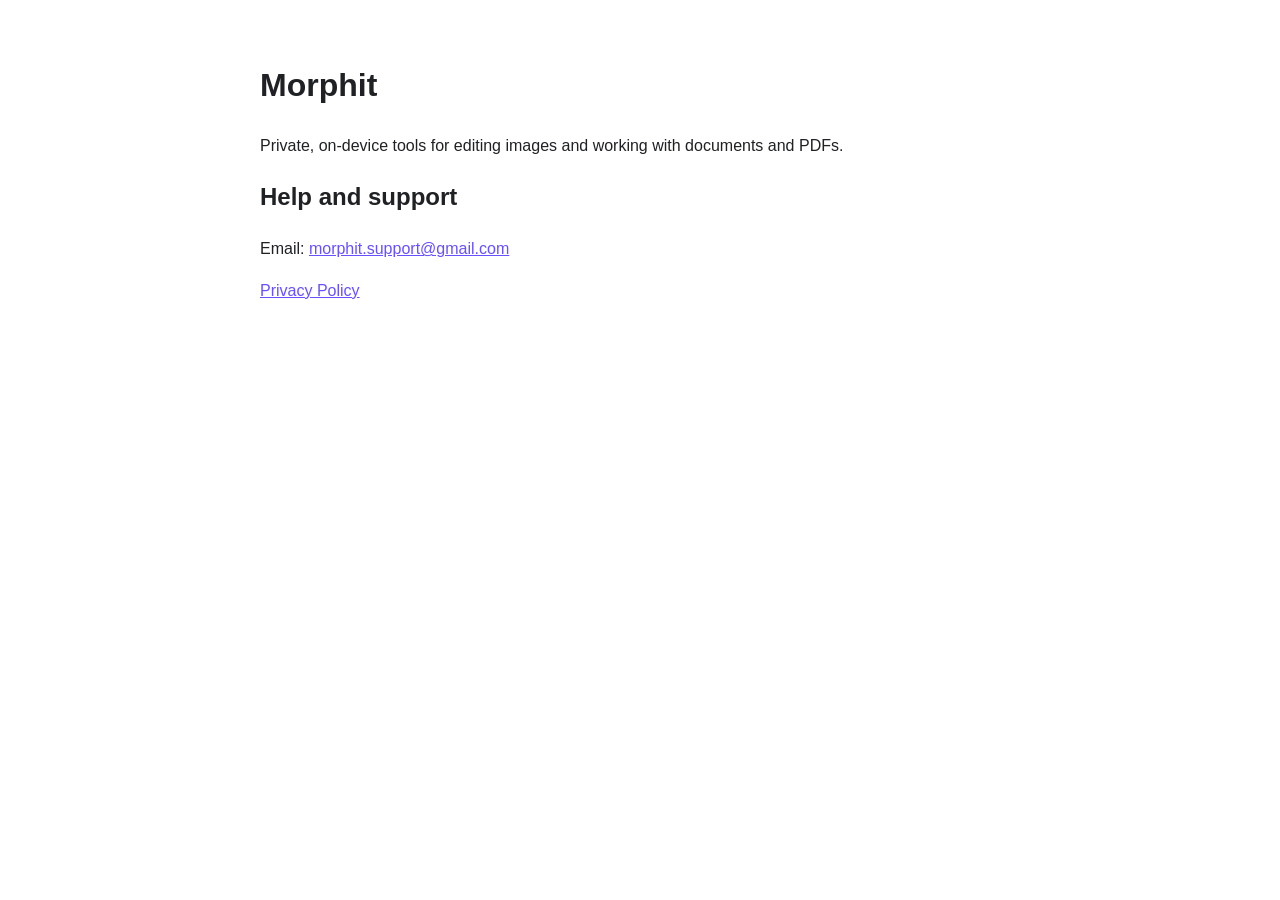
==== index.html @ 70bfd9b9 "Create index.html" ====
<!DOCTYPE html>
<html lang="en">
<head>
    <meta charset="UTF-8">
    <meta name="viewport" content="width=device-width, initial-scale=1">
    <title>Morphit Support</title>
    <style>
        body {
            max-width: 760px;
            margin: 60px auto;
            padding: 0 24px;
            font-family: -apple-system, BlinkMacSystemFont, sans-serif;
            line-height: 1.6;
            color: #202124;
        }
        a { color: #6750ff; }
    </style>
</head>
<body>
    <h1>Morphit</h1>
    <p>Private, on-device tools for editing images and working with documents and PDFs.</p>

    <h2>Help and support</h2>
    <p>Email: <a href="mailto:morphit.support@gmail.com">morphit.support@gmail.com</a></p>

    <p><a href="privacy.html">Privacy Policy</a></p>
</body>
</html>
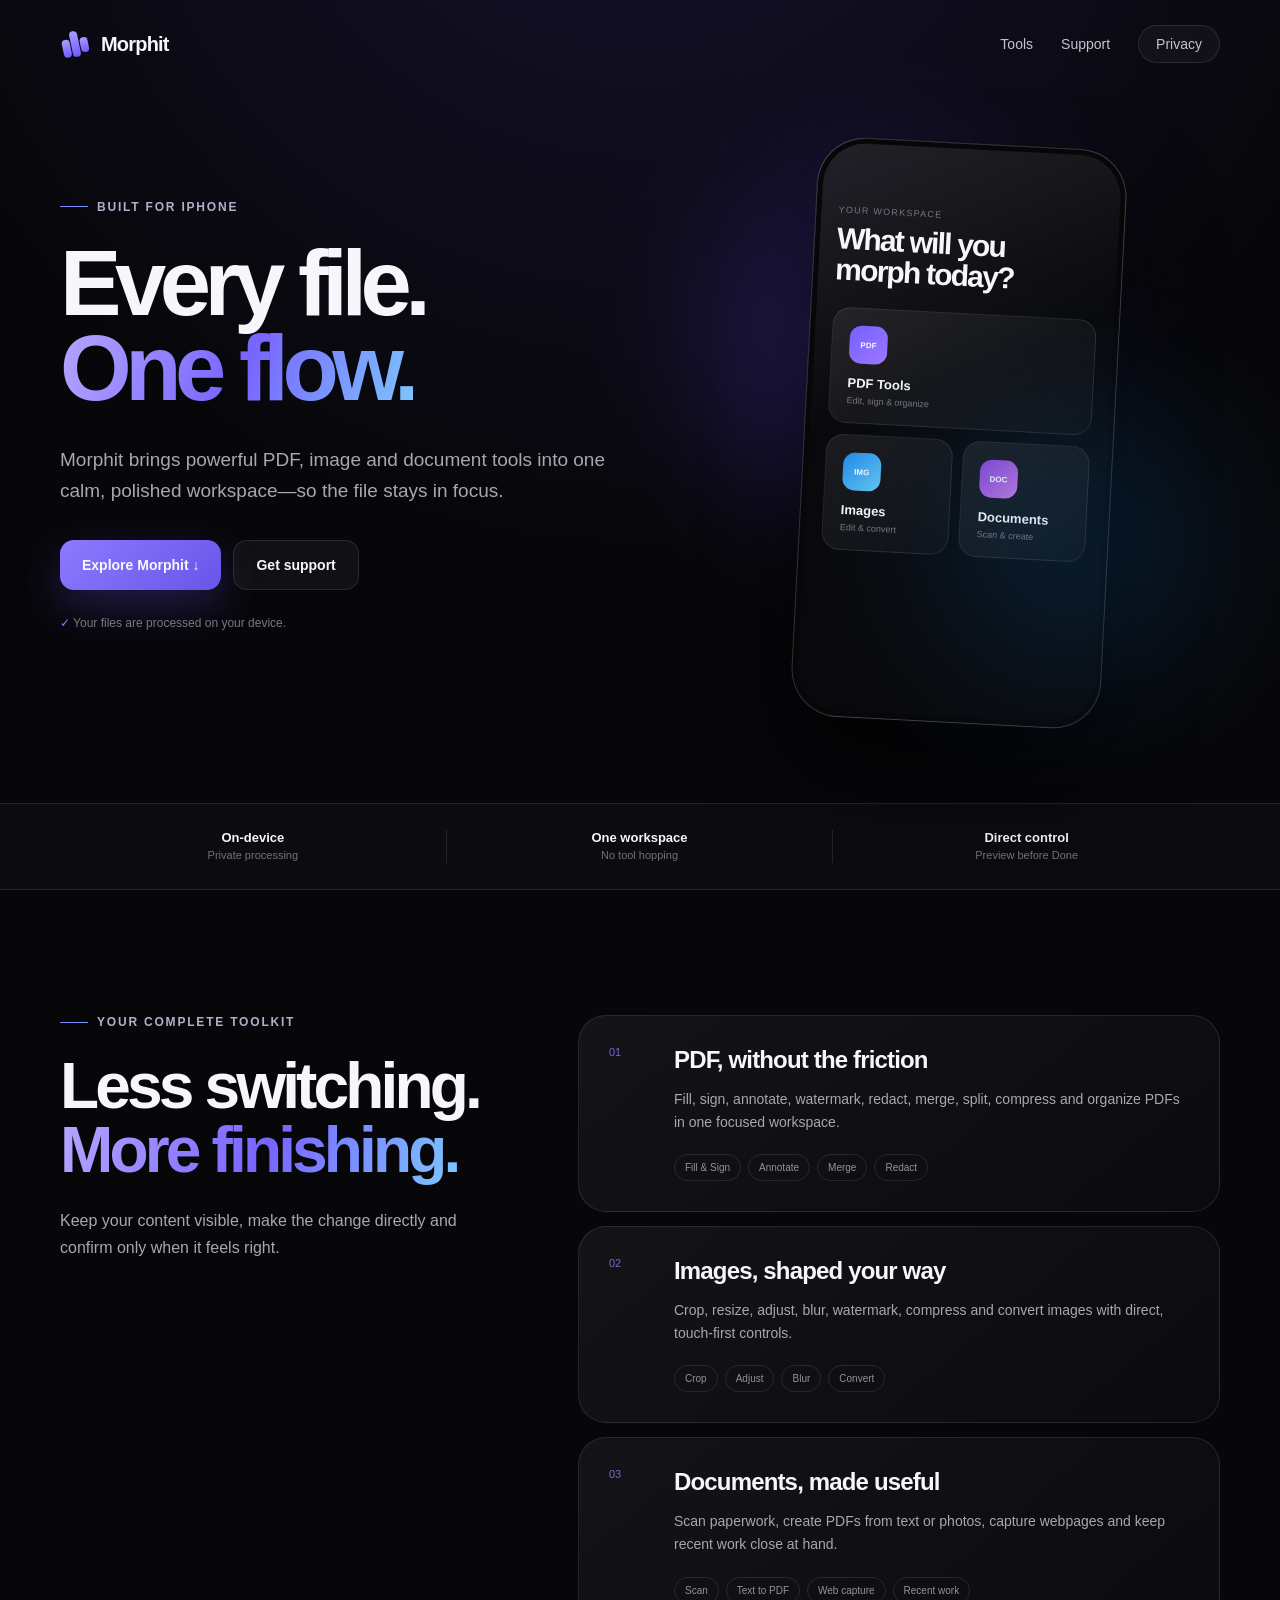
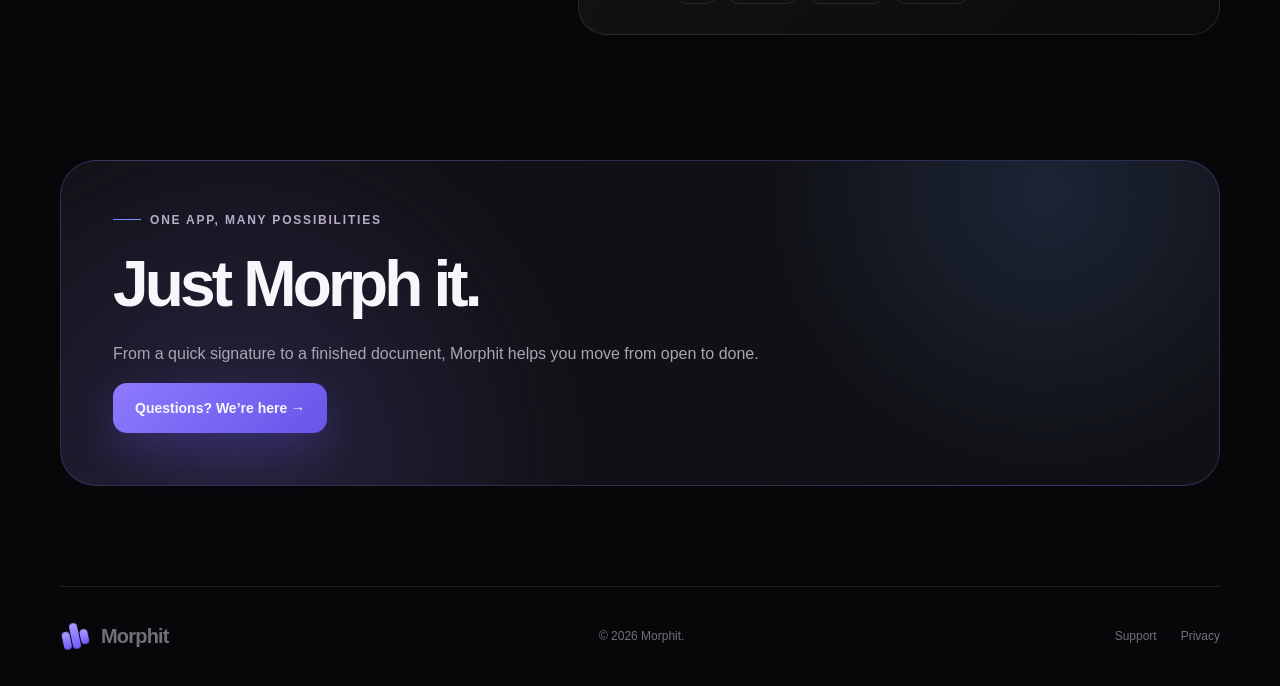
==== commit c2c6b626: "Add files via upload" ====
--- a/index.html
+++ b/index.html
@@ -1,28 +1,8 @@
 <!DOCTYPE html>
-<html lang="en">
-<head>
-    <meta charset="UTF-8">
-    <meta name="viewport" content="width=device-width, initial-scale=1">
-    <title>Morphit Support</title>
-    <style>
-        body {
-            max-width: 760px;
-            margin: 60px auto;
-            padding: 0 24px;
-            font-family: -apple-system, BlinkMacSystemFont, sans-serif;
-            line-height: 1.6;
-            color: #202124;
-        }
-        a { color: #6750ff; }
-    </style>
-</head>
-<body>
-    <h1>Morphit</h1>
-    <p>Private, on-device tools for editing images and working with documents and PDFs.</p>
-
-    <h2>Help and support</h2>
-    <p>Email: <a href="mailto:morphit.support@gmail.com">morphit.support@gmail.com</a></p>
-
-    <p><a href="privacy.html">Privacy Policy</a></p>
-</body>
-</html>
+<html lang="en"><head><meta charset="UTF-8"><meta name="viewport" content="width=device-width,initial-scale=1"><meta name="description" content="Morphit — PDF, image and document tools in one polished iPhone workspace."><title>Morphit — Every file. One flow.</title><link rel="stylesheet" href="styles.css"></head><body>
+<nav class="nav shell"><a class="brand" href="index.html"><span class="brand-mark"><i></i><i></i><i></i></span>Morphit</a><div class="nav-links"><a href="#tools">Tools</a><a href="support.html">Support</a><a class="nav-pill" href="privacy.html">Privacy</a></div></nav>
+<main><section class="hero shell"><div class="hero-copy"><div class="eyebrow"><span></span>Built for iPhone</div><h1>Every file.<br><em>One flow.</em></h1><p>Morphit brings powerful PDF, image and document tools into one calm, polished workspace—so the file stays in focus.</p><div class="actions"><a class="button primary" href="#tools">Explore Morphit ↓</a><a class="button secondary" href="support.html">Get support</a></div><p class="privacy-note"><span>✓</span> Your files are processed on your device.</p></div><div class="visual"><div class="phone"><div class="phone-label">YOUR WORKSPACE</div><h3>What will you<br>morph today?</h3><div class="app-card"><span class="app-icon">PDF</span><b>PDF Tools</b><small>Edit, sign & organize</small></div><div class="app-grid"><div class="app-card"><span class="app-icon blue">IMG</span><b>Images</b><small>Edit & convert</small></div><div class="app-card"><span class="app-icon pink">DOC</span><b>Documents</b><small>Scan & create</small></div></div></div></div></section>
+<section class="trust"><div class="trust-grid shell"><div><b>On-device</b><span>Private processing</span></div><div><b>One workspace</b><span>No tool hopping</span></div><div><b>Direct control</b><span>Preview before Done</span></div></div></section>
+<section class="tools shell" id="tools"><div class="section-intro"><div class="eyebrow"><span></span>Your complete toolkit</div><h2>Less switching.<br><em>More finishing.</em></h2><p>Keep your content visible, make the change directly and confirm only when it feels right.</p></div><div class="tool-list"><article class="tool-card"><span class="number">01</span><div><h3>PDF, without the friction</h3><p>Fill, sign, annotate, watermark, redact, merge, split, compress and organize PDFs in one focused workspace.</p><div class="tags"><span>Fill & Sign</span><span>Annotate</span><span>Merge</span><span>Redact</span></div></div></article><article class="tool-card"><span class="number">02</span><div><h3>Images, shaped your way</h3><p>Crop, resize, adjust, blur, watermark, compress and convert images with direct, touch-first controls.</p><div class="tags"><span>Crop</span><span>Adjust</span><span>Blur</span><span>Convert</span></div></div></article><article class="tool-card"><span class="number">03</span><div><h3>Documents, made useful</h3><p>Scan paperwork, create PDFs from text or photos, capture webpages and keep recent work close at hand.</p><div class="tags"><span>Scan</span><span>Text to PDF</span><span>Web capture</span><span>Recent work</span></div></div></article></div></section>
+<section class="cta shell"><div class="eyebrow"><span></span>One app, many possibilities</div><h2>Just Morph it.</h2><p>From a quick signature to a finished document, Morphit helps you move from open to done.</p><a class="button primary" href="support.html">Questions? We’re here →</a></section></main>
+<footer class="footer shell"><a class="brand" href="index.html"><span class="brand-mark"><i></i><i></i><i></i></span>Morphit</a><p>© 2026 Morphit.</p><div class="footer-links"><a href="support.html">Support</a><a href="privacy.html">Privacy</a></div></footer></body></html>
--- a/styles.css
+++ b/styles.css
@@ -0,0 +1 @@
+:root{--bg:#07070a;--panel:#111116;--line:rgba(255,255,255,.1);--muted:#a7a7b2;--violet:#8f7cff;--blue:#60a5fa;--white:#f7f7fb}*{box-sizing:border-box}html{scroll-behavior:smooth;background:var(--bg)}body{margin:0;background:radial-gradient(circle at 50% -10%,rgba(111,85,255,.14),transparent 30%),var(--bg);color:var(--white);font-family:-apple-system,BlinkMacSystemFont,"SF Pro Display","Segoe UI",sans-serif;-webkit-font-smoothing:antialiased}a{color:inherit;text-decoration:none}.shell{width:min(1160px,calc(100% - 48px));margin:auto}.nav{height:88px;display:flex;align-items:center;justify-content:space-between}.brand{display:flex;align-items:center;gap:11px;font-size:20px;font-weight:700;letter-spacing:-.04em}.brand-mark{position:relative;width:30px;height:30px;display:block;transform:rotate(-12deg)}.brand-mark i{position:absolute;width:8px;border-radius:8px;background:linear-gradient(#aa9cff,#705aff)}.brand-mark i:nth-child(1){height:18px;left:2px;top:9px}.brand-mark i:nth-child(2){height:26px;left:11px;top:2px}.brand-mark i:nth-child(3){height:15px;left:20px;top:10px}.nav-links{display:flex;align-items:center;gap:28px;color:#c4c4cc;font-size:14px}.nav-links a:hover{color:#fff}.nav-pill{border:1px solid var(--line);border-radius:999px;padding:10px 17px;background:rgba(255,255,255,.035)}.hero{min-height:680px;display:grid;grid-template-columns:1.05fr .95fr;align-items:center;gap:60px;padding:55px 0 100px}.eyebrow{display:flex;align-items:center;gap:9px;font-size:12px;font-weight:650;letter-spacing:.15em;text-transform:uppercase;color:#b7adc9}.eyebrow span{width:28px;height:1px;background:linear-gradient(90deg,var(--violet),var(--blue))}.hero h1,.page-hero h1{font-size:clamp(64px,7.2vw,104px);line-height:.92;letter-spacing:-.07em;margin:28px 0 32px;font-weight:650}.hero h1 em,.page-hero h1 em,.section-intro h2 em{font-style:normal;color:transparent;background:linear-gradient(110deg,#b5a8ff,#7864ff 52%,#7dc7ff);background-clip:text;-webkit-background-clip:text}.hero-copy>p{max-width:600px;color:var(--muted);font-size:19px;line-height:1.65}.actions{display:flex;gap:12px;margin-top:34px}.button{min-height:50px;display:inline-flex;align-items:center;justify-content:center;gap:20px;padding:0 22px;border-radius:14px;font-size:14px;font-weight:650;transition:.2s}.button:hover{transform:translateY(-2px)}.primary{background:linear-gradient(135deg,#8d7aff,#6755e9);box-shadow:0 15px 40px rgba(101,82,232,.28)}.secondary{background:rgba(255,255,255,.045);border:1px solid var(--line)}.privacy-note{font-size:12px!important;color:#787883!important;margin-top:24px!important}.privacy-note span{color:var(--violet)}.visual{height:560px;position:relative;display:grid;place-items:center}.visual:before,.visual:after{content:"";position:absolute;border-radius:50%;filter:blur(75px)}.visual:before{width:330px;height:330px;background:#6d4aff;opacity:.28;left:4%;top:7%}.visual:after{width:280px;height:280px;background:#147bd1;opacity:.17;right:2%;bottom:4%}.phone{width:310px;height:580px;border-radius:48px;padding:22px;background:linear-gradient(155deg,#222229,#09090c 42%);border:1px solid rgba(255,255,255,.16);box-shadow:0 50px 90px rgba(0,0,0,.65),inset 0 0 0 5px #07070a;position:relative;transform:rotate(3deg)}.phone-label{color:#777784;font-size:9px;letter-spacing:.14em;margin-top:45px}.phone h3{font-size:30px;line-height:1.04;letter-spacing:-.06em;margin:8px 0 22px}.app-card{border:1px solid rgba(255,255,255,.09);background:linear-gradient(140deg,rgba(255,255,255,.08),rgba(255,255,255,.025));border-radius:18px;padding:17px;margin-bottom:11px}.app-card b{display:block;font-size:13px}.app-card small{display:block;color:#777784;font-size:9px;margin-top:5px}.app-grid{display:grid;grid-template-columns:1fr 1fr;gap:10px}.app-grid .app-card{min-height:110px}.app-icon{width:38px;height:38px;border-radius:12px;background:linear-gradient(135deg,#7360ff,#9e78ff);display:grid;place-items:center;font-size:8px;font-weight:800;margin-bottom:12px}.blue{background:linear-gradient(135deg,#2389e6,#64c7ef)}.pink{background:linear-gradient(135deg,#8244cf,#c676de)}.trust{border-block:1px solid var(--line);background:rgba(255,255,255,.018)}.trust-grid{display:grid;grid-template-columns:repeat(3,1fr);padding:26px 0}.trust-grid div{text-align:center;border-right:1px solid var(--line)}.trust-grid div:last-child{border:0}.trust b{display:block;font-size:13px}.trust span{font-size:11px;color:#71717d}.tools{padding:125px 0;display:grid;grid-template-columns:.8fr 1.2fr;gap:90px;align-items:start}.section-intro{position:sticky;top:50px}.section-intro h2{font-size:clamp(45px,5vw,72px);letter-spacing:-.06em;line-height:1;margin:25px 0}.section-intro p{color:var(--muted);line-height:1.7}.tool-list{display:grid;gap:14px}.tool-card{border:1px solid var(--line);background:linear-gradient(140deg,rgba(255,255,255,.055),rgba(255,255,255,.018));border-radius:28px;padding:30px;display:grid;grid-template-columns:45px 1fr;gap:20px}.tool-card h3{font-size:24px;letter-spacing:-.035em;margin:0 0 12px}.tool-card p{color:var(--muted);font-size:14px;line-height:1.65}.number{font-size:11px;color:#7566d3}.tags{display:flex;flex-wrap:wrap;gap:7px;margin-top:20px}.tags span{font-size:10px;border:1px solid var(--line);padding:7px 10px;border-radius:99px;color:#92929d}.cta{margin-bottom:100px;padding:52px;border:1px solid rgba(143,124,255,.25);border-radius:36px;background:radial-gradient(circle at 85% 10%,rgba(96,165,250,.14),transparent 28%),radial-gradient(circle at 15% 90%,rgba(143,124,255,.18),transparent 35%),#101015}.cta h2{font-size:clamp(44px,5vw,70px);letter-spacing:-.06em;margin:20px 0}.cta p{color:var(--muted);line-height:1.65}.page-hero{padding:95px 0 80px;border-bottom:1px solid var(--line)}.page-hero h1{font-size:clamp(58px,7vw,92px);max-width:850px}.page-hero>p{font-size:18px;line-height:1.7;color:var(--muted);max-width:680px}.updated{display:inline-block;margin-top:20px;padding:8px 12px;border:1px solid var(--line);border-radius:99px;font-size:11px;color:#8d8d99}.support-layout{display:grid;grid-template-columns:1.2fr .8fr;gap:20px;padding:75px 0}.support-topics{display:grid;gap:12px}.support-card{padding:27px;border:1px solid var(--line);border-radius:22px;background:rgba(255,255,255,.025)}.support-card h2{font-size:18px;margin:0 0 9px}.support-card p,.contact-card p{color:var(--muted);font-size:13px;line-height:1.65;margin:0}.contact-card{border-radius:26px;padding:32px;background:linear-gradient(145deg,rgba(143,124,255,.16),rgba(255,255,255,.035));border:1px solid rgba(143,124,255,.27);display:flex;flex-direction:column}.contact-card .button{margin-top:auto}.contact-card h2{font-size:28px;margin:24px 0 12px}.mini{font-size:10px!important;letter-spacing:.15em;color:#9d8cff!important}.privacy-layout{display:grid;grid-template-columns:230px 1fr;gap:80px;padding:70px 0 120px;align-items:start}.toc{position:sticky;top:28px;display:flex;flex-direction:column}.toc p{font-size:9px;letter-spacing:.17em;color:#73737e}.toc a{padding:7px 0;color:#858590;font-size:12px}.toc a:hover{color:#fff}.policy{max-width:750px}.principle{padding:22px;border-radius:18px;background:rgba(143,124,255,.09);border:1px solid rgba(143,124,255,.22);margin-bottom:38px}.principle b{font-size:14px}.principle p{margin:7px 0 0;color:#aaaab5;font-size:12px}.policy section{scroll-margin-top:25px;padding:31px 0;border-bottom:1px solid var(--line)}.policy h2{font-size:21px;margin:0 0 11px}.policy p{color:var(--muted);font-size:14px;line-height:1.75;margin:0}.policy p a{color:#9d8cff;text-decoration:underline}.footer{min-height:100px;border-top:1px solid var(--line);display:flex;align-items:center;justify-content:space-between;color:#70707b;font-size:12px}.footer-links{display:flex;gap:24px}@media(max-width:850px){.shell{width:min(100% - 32px,680px)}.hero{grid-template-columns:1fr;text-align:center}.hero .eyebrow,.actions{justify-content:center}.hero-copy>p{margin-inline:auto}.tools{grid-template-columns:1fr;gap:50px}.section-intro{position:static}.support-layout{grid-template-columns:1fr}.contact-card{min-height:340px}.privacy-layout{grid-template-columns:1fr}.toc{display:none}}@media(max-width:560px){.shell{width:calc(100% - 28px)}.nav{height:72px}.nav-links{gap:10px}.nav-links>a:not(.nav-pill){display:none}.hero{padding-top:45px}.hero h1,.page-hero h1{font-size:56px}.hero-copy>p,.page-hero>p{font-size:16px}.actions{flex-direction:column}.button{width:100%}.visual{height:530px}.phone{transform:scale(.86) rotate(2deg)}.trust b{font-size:11px}.trust span{font-size:8px}.tools{padding:85px 0}.tool-card{grid-template-columns:1fr;padding:24px}.cta{padding:32px 24px}.page-hero{padding:70px 0 58px}.support-layout{padding:45px 0}.privacy-layout{padding:35px 0 75px}.footer{padding:28px 0;flex-wrap:wrap;gap:18px}.footer p{order:3;width:100%}}
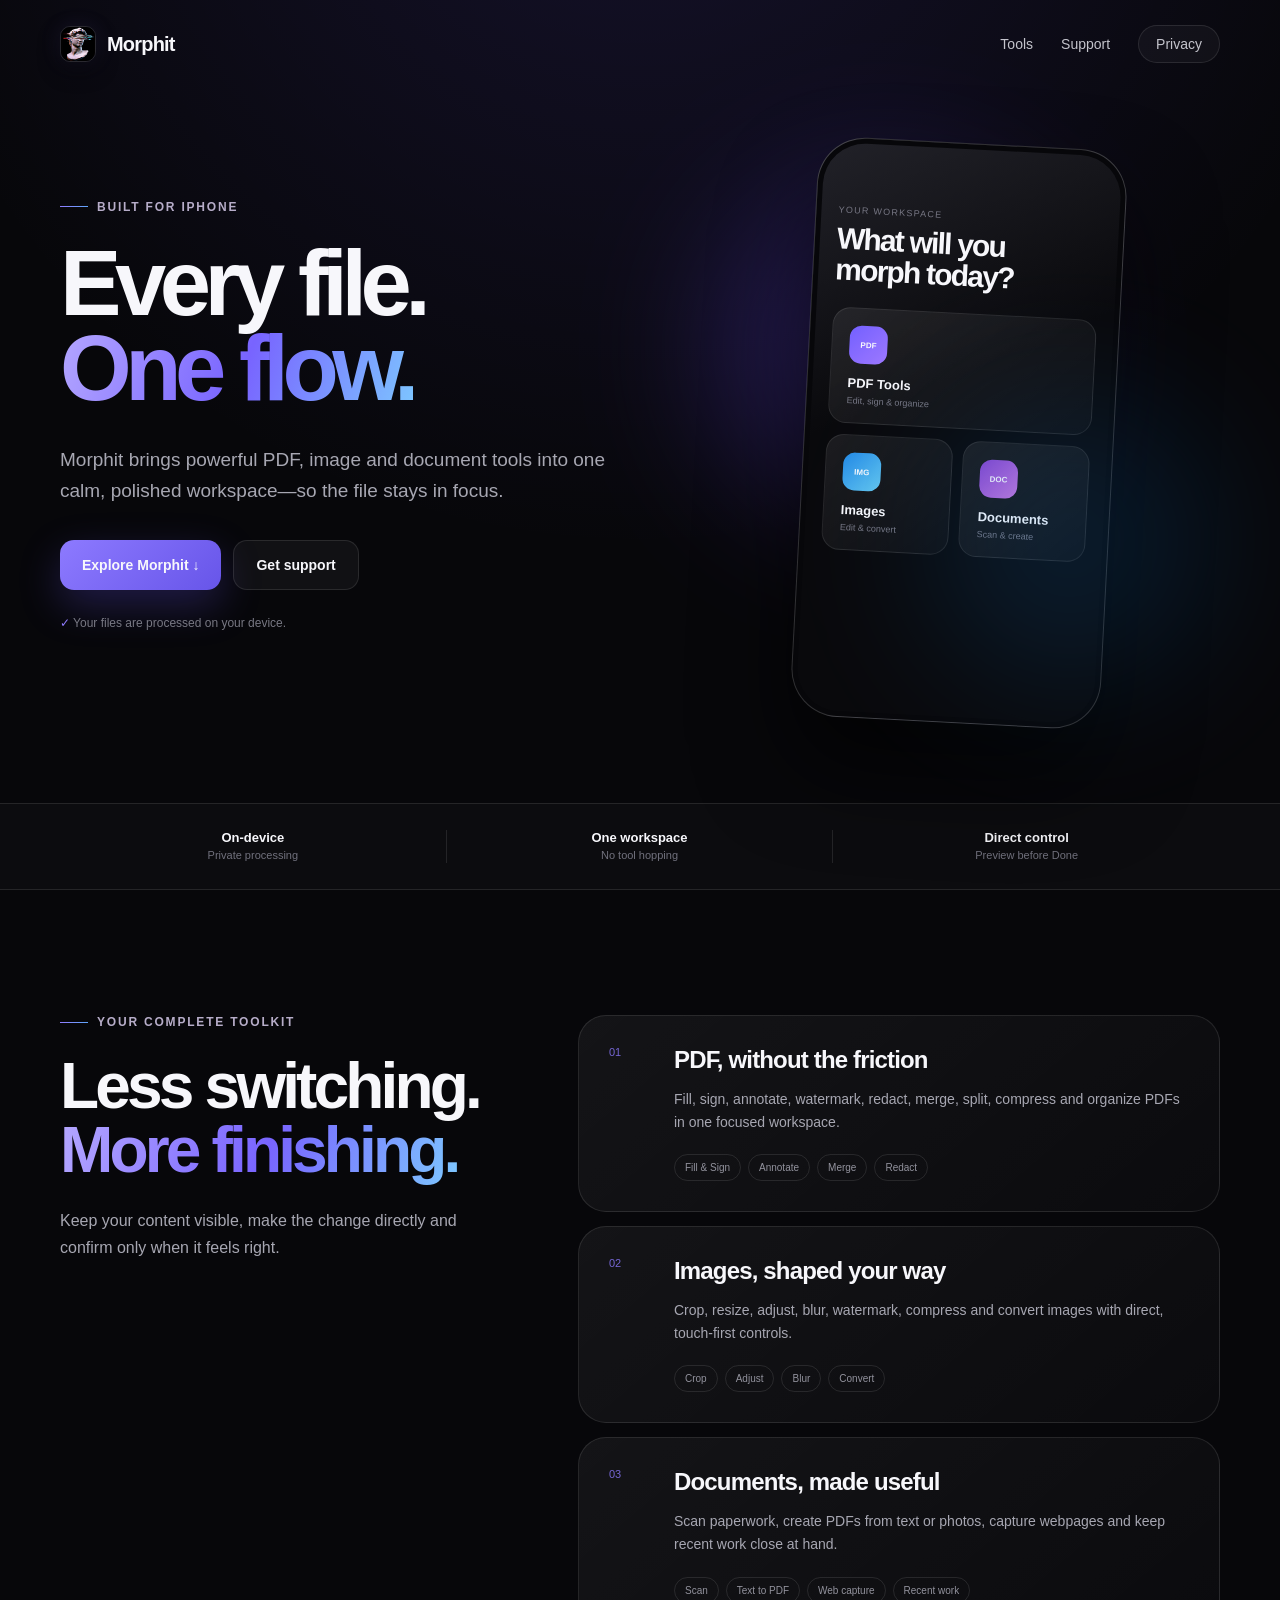
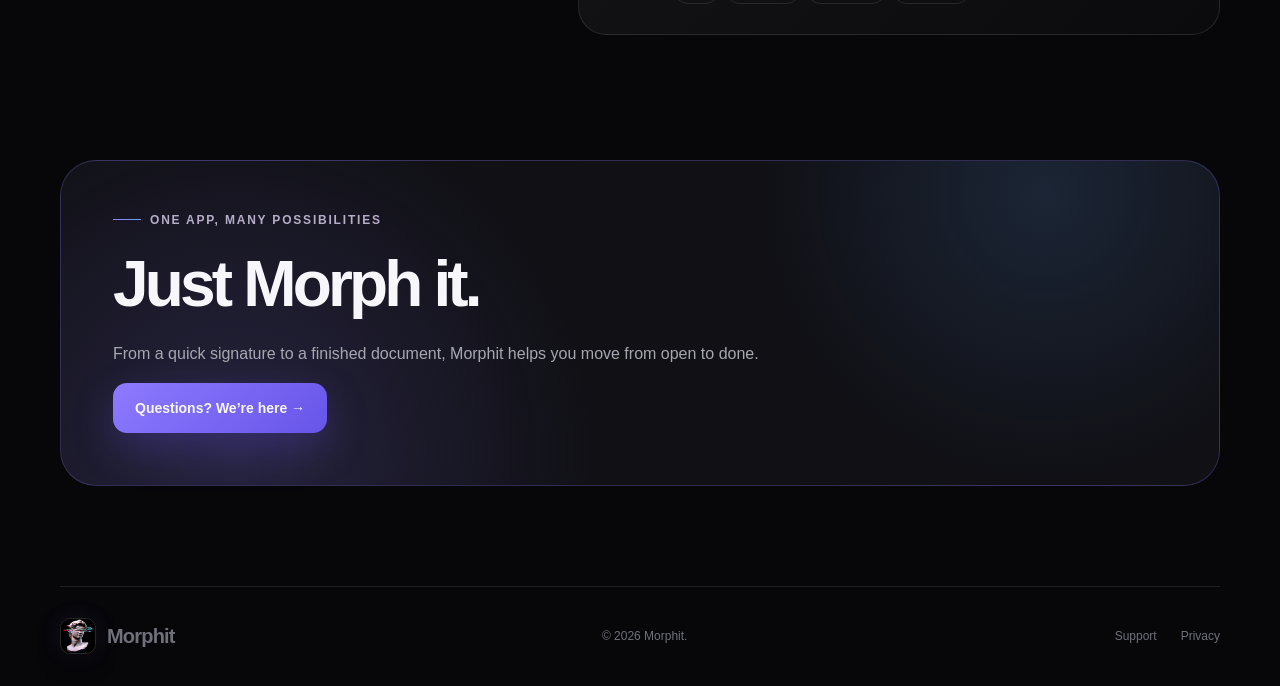
==== commit e64ca56a: "Add files via upload" ====
--- a/index.html
+++ b/index.html
@@ -1,8 +1,8 @@
 <!DOCTYPE html>
-<html lang="en"><head><meta charset="UTF-8"><meta name="viewport" content="width=device-width,initial-scale=1"><meta name="description" content="Morphit — PDF, image and document tools in one polished iPhone workspace."><title>Morphit — Every file. One flow.</title><link rel="stylesheet" href="styles.css"></head><body>
-<nav class="nav shell"><a class="brand" href="index.html"><span class="brand-mark"><i></i><i></i><i></i></span>Morphit</a><div class="nav-links"><a href="#tools">Tools</a><a href="support.html">Support</a><a class="nav-pill" href="privacy.html">Privacy</a></div></nav>
+<html lang="en"><head><meta charset="UTF-8"><meta name="viewport" content="width=device-width,initial-scale=1"><meta name="description" content="Morphit — PDF, image and document tools in one polished iPhone workspace."><title>Morphit — Every file. One flow.</title><link rel="icon" type="image/png" href="morphit-icon.png"><link rel="apple-touch-icon" href="morphit-icon.png"><link rel="stylesheet" href="styles.css"><link rel="stylesheet" href="icon.css"></head><body>
+<nav class="nav shell"><a class="brand" href="index.html"><img class="brand-icon" src="morphit-icon.png" alt="">Morphit</a><div class="nav-links"><a href="#tools">Tools</a><a href="support.html">Support</a><a class="nav-pill" href="privacy.html">Privacy</a></div></nav>
 <main><section class="hero shell"><div class="hero-copy"><div class="eyebrow"><span></span>Built for iPhone</div><h1>Every file.<br><em>One flow.</em></h1><p>Morphit brings powerful PDF, image and document tools into one calm, polished workspace—so the file stays in focus.</p><div class="actions"><a class="button primary" href="#tools">Explore Morphit ↓</a><a class="button secondary" href="support.html">Get support</a></div><p class="privacy-note"><span>✓</span> Your files are processed on your device.</p></div><div class="visual"><div class="phone"><div class="phone-label">YOUR WORKSPACE</div><h3>What will you<br>morph today?</h3><div class="app-card"><span class="app-icon">PDF</span><b>PDF Tools</b><small>Edit, sign & organize</small></div><div class="app-grid"><div class="app-card"><span class="app-icon blue">IMG</span><b>Images</b><small>Edit & convert</small></div><div class="app-card"><span class="app-icon pink">DOC</span><b>Documents</b><small>Scan & create</small></div></div></div></div></section>
 <section class="trust"><div class="trust-grid shell"><div><b>On-device</b><span>Private processing</span></div><div><b>One workspace</b><span>No tool hopping</span></div><div><b>Direct control</b><span>Preview before Done</span></div></div></section>
 <section class="tools shell" id="tools"><div class="section-intro"><div class="eyebrow"><span></span>Your complete toolkit</div><h2>Less switching.<br><em>More finishing.</em></h2><p>Keep your content visible, make the change directly and confirm only when it feels right.</p></div><div class="tool-list"><article class="tool-card"><span class="number">01</span><div><h3>PDF, without the friction</h3><p>Fill, sign, annotate, watermark, redact, merge, split, compress and organize PDFs in one focused workspace.</p><div class="tags"><span>Fill & Sign</span><span>Annotate</span><span>Merge</span><span>Redact</span></div></div></article><article class="tool-card"><span class="number">02</span><div><h3>Images, shaped your way</h3><p>Crop, resize, adjust, blur, watermark, compress and convert images with direct, touch-first controls.</p><div class="tags"><span>Crop</span><span>Adjust</span><span>Blur</span><span>Convert</span></div></div></article><article class="tool-card"><span class="number">03</span><div><h3>Documents, made useful</h3><p>Scan paperwork, create PDFs from text or photos, capture webpages and keep recent work close at hand.</p><div class="tags"><span>Scan</span><span>Text to PDF</span><span>Web capture</span><span>Recent work</span></div></div></article></div></section>
 <section class="cta shell"><div class="eyebrow"><span></span>One app, many possibilities</div><h2>Just Morph it.</h2><p>From a quick signature to a finished document, Morphit helps you move from open to done.</p><a class="button primary" href="support.html">Questions? We’re here →</a></section></main>
-<footer class="footer shell"><a class="brand" href="index.html"><span class="brand-mark"><i></i><i></i><i></i></span>Morphit</a><p>© 2026 Morphit.</p><div class="footer-links"><a href="support.html">Support</a><a href="privacy.html">Privacy</a></div></footer></body></html>
+<footer class="footer shell"><a class="brand" href="index.html"><img class="brand-icon" src="morphit-icon.png" alt="">Morphit</a><p>© 2026 Morphit.</p><div class="footer-links"><a href="support.html">Support</a><a href="privacy.html">Privacy</a></div></footer></body></html>
--- a/icon.css
+++ b/icon.css
@@ -0,0 +1,10 @@
+.brand-icon {
+  width: 36px;
+  height: 36px;
+  display: block;
+  object-fit: cover;
+  border: 1px solid rgba(255, 255, 255, 0.13);
+  border-radius: 10px;
+  box-shadow: 0 8px 22px rgba(0, 0, 0, 0.38),
+    0 0 22px rgba(143, 124, 255, 0.1);
+}
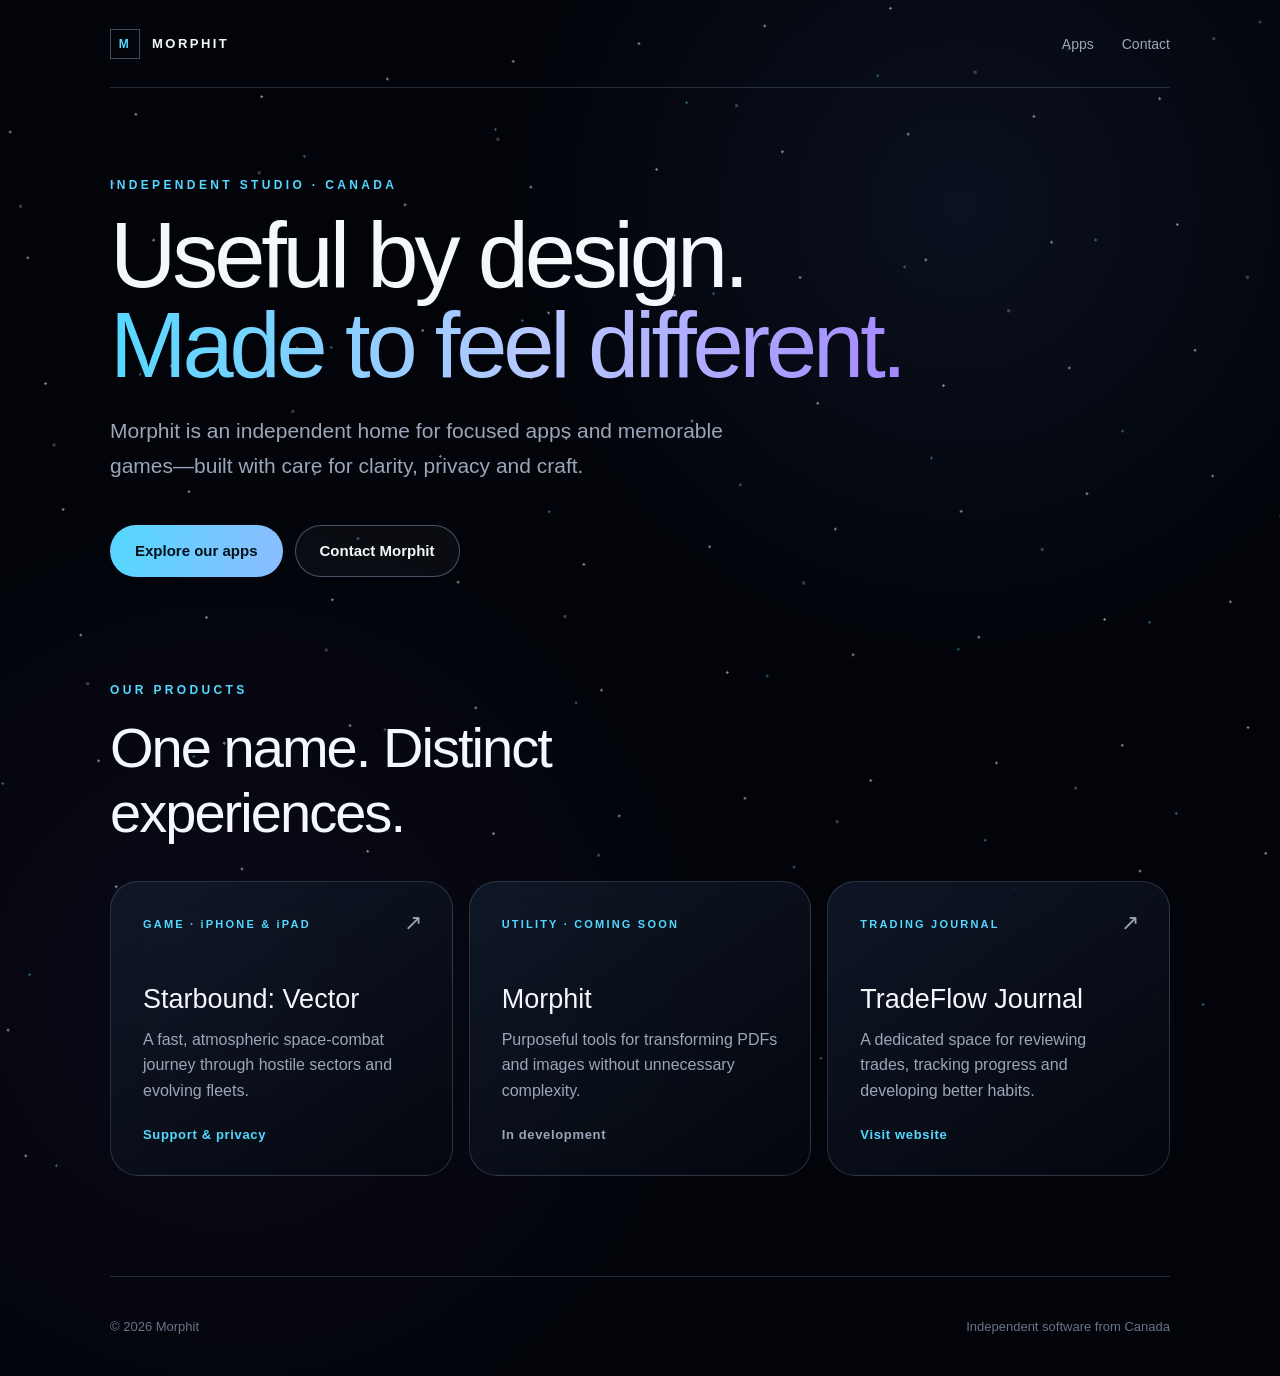
==== commit fc3e4f68: "Add files via upload" ====
--- a/index.html
+++ b/index.html
@@ -1,8 +1,69 @@
-<!DOCTYPE html>
-<html lang="en"><head><meta charset="UTF-8"><meta name="viewport" content="width=device-width,initial-scale=1"><meta name="description" content="Morphit — PDF, image and document tools in one polished iPhone workspace."><title>Morphit — Every file. One flow.</title><link rel="icon" type="image/png" href="morphit-icon.png"><link rel="apple-touch-icon" href="morphit-icon.png"><link rel="stylesheet" href="styles.css"><link rel="stylesheet" href="icon.css"></head><body>
-<nav class="nav shell"><a class="brand" href="index.html"><img class="brand-icon" src="morphit-icon.png" alt="">Morphit</a><div class="nav-links"><a href="#tools">Tools</a><a href="support.html">Support</a><a class="nav-pill" href="privacy.html">Privacy</a></div></nav>
-<main><section class="hero shell"><div class="hero-copy"><div class="eyebrow"><span></span>Built for iPhone</div><h1>Every file.<br><em>One flow.</em></h1><p>Morphit brings powerful PDF, image and document tools into one calm, polished workspace—so the file stays in focus.</p><div class="actions"><a class="button primary" href="#tools">Explore Morphit ↓</a><a class="button secondary" href="support.html">Get support</a></div><p class="privacy-note"><span>✓</span> Your files are processed on your device.</p></div><div class="visual"><div class="phone"><div class="phone-label">YOUR WORKSPACE</div><h3>What will you<br>morph today?</h3><div class="app-card"><span class="app-icon">PDF</span><b>PDF Tools</b><small>Edit, sign & organize</small></div><div class="app-grid"><div class="app-card"><span class="app-icon blue">IMG</span><b>Images</b><small>Edit & convert</small></div><div class="app-card"><span class="app-icon pink">DOC</span><b>Documents</b><small>Scan & create</small></div></div></div></div></section>
-<section class="trust"><div class="trust-grid shell"><div><b>On-device</b><span>Private processing</span></div><div><b>One workspace</b><span>No tool hopping</span></div><div><b>Direct control</b><span>Preview before Done</span></div></div></section>
-<section class="tools shell" id="tools"><div class="section-intro"><div class="eyebrow"><span></span>Your complete toolkit</div><h2>Less switching.<br><em>More finishing.</em></h2><p>Keep your content visible, make the change directly and confirm only when it feels right.</p></div><div class="tool-list"><article class="tool-card"><span class="number">01</span><div><h3>PDF, without the friction</h3><p>Fill, sign, annotate, watermark, redact, merge, split, compress and organize PDFs in one focused workspace.</p><div class="tags"><span>Fill & Sign</span><span>Annotate</span><span>Merge</span><span>Redact</span></div></div></article><article class="tool-card"><span class="number">02</span><div><h3>Images, shaped your way</h3><p>Crop, resize, adjust, blur, watermark, compress and convert images with direct, touch-first controls.</p><div class="tags"><span>Crop</span><span>Adjust</span><span>Blur</span><span>Convert</span></div></div></article><article class="tool-card"><span class="number">03</span><div><h3>Documents, made useful</h3><p>Scan paperwork, create PDFs from text or photos, capture webpages and keep recent work close at hand.</p><div class="tags"><span>Scan</span><span>Text to PDF</span><span>Web capture</span><span>Recent work</span></div></div></article></div></section>
-<section class="cta shell"><div class="eyebrow"><span></span>One app, many possibilities</div><h2>Just Morph it.</h2><p>From a quick signature to a finished document, Morphit helps you move from open to done.</p><a class="button primary" href="support.html">Questions? We’re here →</a></section></main>
-<footer class="footer shell"><a class="brand" href="index.html"><img class="brand-icon" src="morphit-icon.png" alt="">Morphit</a><p>© 2026 Morphit.</p><div class="footer-links"><a href="support.html">Support</a><a href="privacy.html">Privacy</a></div></footer></body></html>
+<!doctype html>
+<html lang="en">
+<head>
+  <meta charset="utf-8">
+  <meta name="viewport" content="width=device-width, initial-scale=1">
+  <meta name="description" content="Morphit creates focused, thoughtfully designed apps and games.">
+  <meta name="theme-color" content="#02040a">
+  <title>Morphit — Independent Apps &amp; Games</title>
+  <link rel="stylesheet" href="styles.css">
+</head>
+<body>
+  <div class="stars stars-a" aria-hidden="true"></div>
+  <div class="stars stars-b" aria-hidden="true"></div>
+  <header class="site-header shell">
+    <a class="brand" href="index.html" aria-label="Morphit home">
+      <span class="brand-mark" aria-hidden="true">M</span>
+      <span>MORPHIT</span>
+    </a>
+    <nav aria-label="Primary navigation">
+      <a href="#products">Apps</a>
+      <a href="mailto:morphit.support@gmail.com">Contact</a>
+    </nav>
+  </header>
+
+  <main>
+    <section class="hero shell">
+      <p class="eyebrow">INDEPENDENT STUDIO · CANADA</p>
+      <h1>Useful by design.<br><span>Made to feel different.</span></h1>
+      <p class="hero-copy">Morphit is an independent home for focused apps and memorable games—built with care for clarity, privacy and craft.</p>
+      <div class="actions">
+        <a class="button primary" href="#products">Explore our apps</a>
+        <a class="button secondary" href="mailto:morphit.support@gmail.com">Contact Morphit</a>
+      </div>
+    </section>
+
+    <section id="products" class="products shell" aria-labelledby="products-title">
+      <p class="eyebrow">OUR PRODUCTS</p>
+      <h2 id="products-title" class="section-title">One name. Distinct experiences.</h2>
+      <div class="cards product-cards">
+        <a class="card featured-card" href="starbound-vector/index.html">
+          <span class="card-number">GAME · iPHONE &amp; iPAD</span>
+          <h2>Starbound: Vector</h2>
+          <p>A fast, atmospheric space-combat journey through hostile sectors and evolving fleets.</p>
+          <span class="card-link">Support &amp; privacy</span>
+          <span class="arrow" aria-hidden="true">↗</span>
+        </a>
+        <article class="card">
+          <span class="card-number">UTILITY · COMING SOON</span>
+          <h2>Morphit</h2>
+          <p>Purposeful tools for transforming PDFs and images without unnecessary complexity.</p>
+          <span class="card-link muted-link">In development</span>
+        </article>
+        <a class="card" href="https://tradeflowjournal.com">
+          <span class="card-number">TRADING JOURNAL</span>
+          <h2>TradeFlow Journal</h2>
+          <p>A dedicated space for reviewing trades, tracking progress and developing better habits.</p>
+          <span class="card-link">Visit website</span>
+          <span class="arrow" aria-hidden="true">↗</span>
+        </a>
+      </div>
+    </section>
+  </main>
+
+  <footer class="shell">
+    <span>© 2026 Morphit</span>
+    <span>Independent software from Canada</span>
+  </footer>
+</body>
+</html>
--- a/styles.css
+++ b/styles.css
@@ -1 +1,387 @@
-:root{--bg:#07070a;--panel:#111116;--line:rgba(255,255,255,.1);--muted:#a7a7b2;--violet:#8f7cff;--blue:#60a5fa;--white:#f7f7fb}*{box-sizing:border-box}html{scroll-behavior:smooth;background:var(--bg)}body{margin:0;background:radial-gradient(circle at 50% -10%,rgba(111,85,255,.14),transparent 30%),var(--bg);color:var(--white);font-family:-apple-system,BlinkMacSystemFont,"SF Pro Display","Segoe UI",sans-serif;-webkit-font-smoothing:antialiased}a{color:inherit;text-decoration:none}.shell{width:min(1160px,calc(100% - 48px));margin:auto}.nav{height:88px;display:flex;align-items:center;justify-content:space-between}.brand{display:flex;align-items:center;gap:11px;font-size:20px;font-weight:700;letter-spacing:-.04em}.brand-mark{position:relative;width:30px;height:30px;display:block;transform:rotate(-12deg)}.brand-mark i{position:absolute;width:8px;border-radius:8px;background:linear-gradient(#aa9cff,#705aff)}.brand-mark i:nth-child(1){height:18px;left:2px;top:9px}.brand-mark i:nth-child(2){height:26px;left:11px;top:2px}.brand-mark i:nth-child(3){height:15px;left:20px;top:10px}.nav-links{display:flex;align-items:center;gap:28px;color:#c4c4cc;font-size:14px}.nav-links a:hover{color:#fff}.nav-pill{border:1px solid var(--line);border-radius:999px;padding:10px 17px;background:rgba(255,255,255,.035)}.hero{min-height:680px;display:grid;grid-template-columns:1.05fr .95fr;align-items:center;gap:60px;padding:55px 0 100px}.eyebrow{display:flex;align-items:center;gap:9px;font-size:12px;font-weight:650;letter-spacing:.15em;text-transform:uppercase;color:#b7adc9}.eyebrow span{width:28px;height:1px;background:linear-gradient(90deg,var(--violet),var(--blue))}.hero h1,.page-hero h1{font-size:clamp(64px,7.2vw,104px);line-height:.92;letter-spacing:-.07em;margin:28px 0 32px;font-weight:650}.hero h1 em,.page-hero h1 em,.section-intro h2 em{font-style:normal;color:transparent;background:linear-gradient(110deg,#b5a8ff,#7864ff 52%,#7dc7ff);background-clip:text;-webkit-background-clip:text}.hero-copy>p{max-width:600px;color:var(--muted);font-size:19px;line-height:1.65}.actions{display:flex;gap:12px;margin-top:34px}.button{min-height:50px;display:inline-flex;align-items:center;justify-content:center;gap:20px;padding:0 22px;border-radius:14px;font-size:14px;font-weight:650;transition:.2s}.button:hover{transform:translateY(-2px)}.primary{background:linear-gradient(135deg,#8d7aff,#6755e9);box-shadow:0 15px 40px rgba(101,82,232,.28)}.secondary{background:rgba(255,255,255,.045);border:1px solid var(--line)}.privacy-note{font-size:12px!important;color:#787883!important;margin-top:24px!important}.privacy-note span{color:var(--violet)}.visual{height:560px;position:relative;display:grid;place-items:center}.visual:before,.visual:after{content:"";position:absolute;border-radius:50%;filter:blur(75px)}.visual:before{width:330px;height:330px;background:#6d4aff;opacity:.28;left:4%;top:7%}.visual:after{width:280px;height:280px;background:#147bd1;opacity:.17;right:2%;bottom:4%}.phone{width:310px;height:580px;border-radius:48px;padding:22px;background:linear-gradient(155deg,#222229,#09090c 42%);border:1px solid rgba(255,255,255,.16);box-shadow:0 50px 90px rgba(0,0,0,.65),inset 0 0 0 5px #07070a;position:relative;transform:rotate(3deg)}.phone-label{color:#777784;font-size:9px;letter-spacing:.14em;margin-top:45px}.phone h3{font-size:30px;line-height:1.04;letter-spacing:-.06em;margin:8px 0 22px}.app-card{border:1px solid rgba(255,255,255,.09);background:linear-gradient(140deg,rgba(255,255,255,.08),rgba(255,255,255,.025));border-radius:18px;padding:17px;margin-bottom:11px}.app-card b{display:block;font-size:13px}.app-card small{display:block;color:#777784;font-size:9px;margin-top:5px}.app-grid{display:grid;grid-template-columns:1fr 1fr;gap:10px}.app-grid .app-card{min-height:110px}.app-icon{width:38px;height:38px;border-radius:12px;background:linear-gradient(135deg,#7360ff,#9e78ff);display:grid;place-items:center;font-size:8px;font-weight:800;margin-bottom:12px}.blue{background:linear-gradient(135deg,#2389e6,#64c7ef)}.pink{background:linear-gradient(135deg,#8244cf,#c676de)}.trust{border-block:1px solid var(--line);background:rgba(255,255,255,.018)}.trust-grid{display:grid;grid-template-columns:repeat(3,1fr);padding:26px 0}.trust-grid div{text-align:center;border-right:1px solid var(--line)}.trust-grid div:last-child{border:0}.trust b{display:block;font-size:13px}.trust span{font-size:11px;color:#71717d}.tools{padding:125px 0;display:grid;grid-template-columns:.8fr 1.2fr;gap:90px;align-items:start}.section-intro{position:sticky;top:50px}.section-intro h2{font-size:clamp(45px,5vw,72px);letter-spacing:-.06em;line-height:1;margin:25px 0}.section-intro p{color:var(--muted);line-height:1.7}.tool-list{display:grid;gap:14px}.tool-card{border:1px solid var(--line);background:linear-gradient(140deg,rgba(255,255,255,.055),rgba(255,255,255,.018));border-radius:28px;padding:30px;display:grid;grid-template-columns:45px 1fr;gap:20px}.tool-card h3{font-size:24px;letter-spacing:-.035em;margin:0 0 12px}.tool-card p{color:var(--muted);font-size:14px;line-height:1.65}.number{font-size:11px;color:#7566d3}.tags{display:flex;flex-wrap:wrap;gap:7px;margin-top:20px}.tags span{font-size:10px;border:1px solid var(--line);padding:7px 10px;border-radius:99px;color:#92929d}.cta{margin-bottom:100px;padding:52px;border:1px solid rgba(143,124,255,.25);border-radius:36px;background:radial-gradient(circle at 85% 10%,rgba(96,165,250,.14),transparent 28%),radial-gradient(circle at 15% 90%,rgba(143,124,255,.18),transparent 35%),#101015}.cta h2{font-size:clamp(44px,5vw,70px);letter-spacing:-.06em;margin:20px 0}.cta p{color:var(--muted);line-height:1.65}.page-hero{padding:95px 0 80px;border-bottom:1px solid var(--line)}.page-hero h1{font-size:clamp(58px,7vw,92px);max-width:850px}.page-hero>p{font-size:18px;line-height:1.7;color:var(--muted);max-width:680px}.updated{display:inline-block;margin-top:20px;padding:8px 12px;border:1px solid var(--line);border-radius:99px;font-size:11px;color:#8d8d99}.support-layout{display:grid;grid-template-columns:1.2fr .8fr;gap:20px;padding:75px 0}.support-topics{display:grid;gap:12px}.support-card{padding:27px;border:1px solid var(--line);border-radius:22px;background:rgba(255,255,255,.025)}.support-card h2{font-size:18px;margin:0 0 9px}.support-card p,.contact-card p{color:var(--muted);font-size:13px;line-height:1.65;margin:0}.contact-card{border-radius:26px;padding:32px;background:linear-gradient(145deg,rgba(143,124,255,.16),rgba(255,255,255,.035));border:1px solid rgba(143,124,255,.27);display:flex;flex-direction:column}.contact-card .button{margin-top:auto}.contact-card h2{font-size:28px;margin:24px 0 12px}.mini{font-size:10px!important;letter-spacing:.15em;color:#9d8cff!important}.privacy-layout{display:grid;grid-template-columns:230px 1fr;gap:80px;padding:70px 0 120px;align-items:start}.toc{position:sticky;top:28px;display:flex;flex-direction:column}.toc p{font-size:9px;letter-spacing:.17em;color:#73737e}.toc a{padding:7px 0;color:#858590;font-size:12px}.toc a:hover{color:#fff}.policy{max-width:750px}.principle{padding:22px;border-radius:18px;background:rgba(143,124,255,.09);border:1px solid rgba(143,124,255,.22);margin-bottom:38px}.principle b{font-size:14px}.principle p{margin:7px 0 0;color:#aaaab5;font-size:12px}.policy section{scroll-margin-top:25px;padding:31px 0;border-bottom:1px solid var(--line)}.policy h2{font-size:21px;margin:0 0 11px}.policy p{color:var(--muted);font-size:14px;line-height:1.75;margin:0}.policy p a{color:#9d8cff;text-decoration:underline}.footer{min-height:100px;border-top:1px solid var(--line);display:flex;align-items:center;justify-content:space-between;color:#70707b;font-size:12px}.footer-links{display:flex;gap:24px}@media(max-width:850px){.shell{width:min(100% - 32px,680px)}.hero{grid-template-columns:1fr;text-align:center}.hero .eyebrow,.actions{justify-content:center}.hero-copy>p{margin-inline:auto}.tools{grid-template-columns:1fr;gap:50px}.section-intro{position:static}.support-layout{grid-template-columns:1fr}.contact-card{min-height:340px}.privacy-layout{grid-template-columns:1fr}.toc{display:none}}@media(max-width:560px){.shell{width:calc(100% - 28px)}.nav{height:72px}.nav-links{gap:10px}.nav-links>a:not(.nav-pill){display:none}.hero{padding-top:45px}.hero h1,.page-hero h1{font-size:56px}.hero-copy>p,.page-hero>p{font-size:16px}.actions{flex-direction:column}.button{width:100%}.visual{height:530px}.phone{transform:scale(.86) rotate(2deg)}.trust b{font-size:11px}.trust span{font-size:8px}.tools{padding:85px 0}.tool-card{grid-template-columns:1fr;padding:24px}.cta{padding:32px 24px}.page-hero{padding:70px 0 58px}.support-layout{padding:45px 0}.privacy-layout{padding:35px 0 75px}.footer{padding:28px 0;flex-wrap:wrap;gap:18px}.footer p{order:3;width:100%}}
+:root {
+  color-scheme: dark;
+  --bg: #02040a;
+  --panel: rgba(12, 18, 29, 0.74);
+  --line: rgba(185, 218, 255, 0.18);
+  --line-strong: rgba(185, 218, 255, 0.34);
+  --text: #f4f7fb;
+  --muted: #9aa7b8;
+  --cyan: #54d8ff;
+  --violet: #a489ff;
+  --max: 1060px;
+}
+
+* { box-sizing: border-box; }
+
+html { scroll-behavior: smooth; }
+
+body {
+  min-height: 100vh;
+  margin: 0;
+  overflow-x: hidden;
+  color: var(--text);
+  background:
+    radial-gradient(circle at 75% 15%, rgba(70, 104, 172, 0.13), transparent 28rem),
+    radial-gradient(circle at 18% 72%, rgba(93, 62, 157, 0.10), transparent 30rem),
+    var(--bg);
+  font-family: -apple-system, BlinkMacSystemFont, "SF Pro Display", "Helvetica Neue", sans-serif;
+  -webkit-font-smoothing: antialiased;
+}
+
+a { color: inherit; }
+
+.shell {
+  width: min(calc(100% - 40px), var(--max));
+  margin-inline: auto;
+}
+
+.stars {
+  position: fixed;
+  inset: -30%;
+  z-index: -1;
+  pointer-events: none;
+  background-repeat: repeat;
+  transform: rotate(-8deg);
+}
+
+.stars-a {
+  opacity: 0.55;
+  background-image:
+    radial-gradient(circle, rgba(255,255,255,.92) 0 1px, transparent 1.4px),
+    radial-gradient(circle, rgba(95,216,255,.76) 0 1px, transparent 1.3px);
+  background-position: 0 0, 57px 93px;
+  background-size: 127px 127px, 193px 193px;
+  animation: drift 38s linear infinite;
+}
+
+.stars-b {
+  opacity: 0.26;
+  background-image: radial-gradient(circle, rgba(255,255,255,.85) 0 1.4px, transparent 1.8px);
+  background-position: 83px 31px;
+  background-size: 241px 241px;
+  animation: drift 70s linear infinite reverse;
+}
+
+@keyframes drift {
+  to { transform: rotate(-8deg) translate3d(110px, 240px, 0); }
+}
+
+.site-header {
+  min-height: 88px;
+  display: flex;
+  align-items: center;
+  justify-content: space-between;
+  gap: 24px;
+  border-bottom: 1px solid var(--line);
+}
+
+.brand {
+  display: inline-flex;
+  align-items: center;
+  gap: 12px;
+  text-decoration: none;
+  font-size: 13px;
+  font-weight: 600;
+  letter-spacing: .19em;
+}
+
+.brand-mark {
+  display: grid;
+  place-items: center;
+  width: 30px;
+  height: 30px;
+  color: var(--cyan);
+  border: 1px solid var(--line-strong);
+  font-size: 12px;
+  font-weight: 700;
+}
+
+nav { display: flex; gap: 28px; }
+
+nav a {
+  color: var(--muted);
+  text-decoration: none;
+  font-size: 14px;
+  transition: color .2s ease;
+}
+
+nav a:hover,
+nav a[aria-current="page"] { color: var(--text); }
+
+.hero {
+  min-height: 64vh;
+  display: flex;
+  flex-direction: column;
+  justify-content: center;
+  padding-block: 90px;
+}
+
+.eyebrow {
+  margin: 0 0 18px;
+  color: var(--cyan);
+  font-size: 12px;
+  font-weight: 700;
+  letter-spacing: .28em;
+}
+
+h1, h2, p { margin-top: 0; }
+
+.hero h1,
+.document-heading h1 {
+  max-width: 860px;
+  margin-bottom: 24px;
+  font-size: clamp(46px, 8vw, 92px);
+  font-weight: 300;
+  line-height: .98;
+  letter-spacing: -.045em;
+}
+
+.hero h1 span {
+  color: transparent;
+  background: linear-gradient(95deg, var(--cyan), #b8c8ff 54%, var(--violet));
+  background-clip: text;
+  -webkit-background-clip: text;
+}
+
+.hero-copy,
+.document-heading > p:not(.eyebrow) {
+  max-width: 650px;
+  color: var(--muted);
+  font-size: clamp(17px, 2.3vw, 21px);
+  line-height: 1.65;
+}
+
+.actions {
+  display: flex;
+  flex-wrap: wrap;
+  gap: 12px;
+  margin-top: 20px;
+}
+
+.button {
+  min-height: 52px;
+  display: inline-flex;
+  align-items: center;
+  justify-content: center;
+  padding: 0 24px;
+  border: 1px solid var(--line-strong);
+  border-radius: 999px;
+  text-decoration: none;
+  font-size: 15px;
+  font-weight: 600;
+  transition: transform .2s ease, border-color .2s ease, background .2s ease;
+}
+
+.button:hover { transform: translateY(-2px); }
+
+.button.primary {
+  color: #001018;
+  border-color: transparent;
+  background: linear-gradient(100deg, var(--cyan), #8cbcff);
+}
+
+.button.secondary { background: rgba(255,255,255,.035); }
+
+.cards {
+  display: grid;
+  grid-template-columns: repeat(2, minmax(0, 1fr));
+  gap: 16px;
+  padding-bottom: 90px;
+}
+
+.products { padding-block: 16px 100px; }
+
+.section-title {
+  max-width: 720px;
+  margin: 0 0 36px;
+  font-size: clamp(34px, 5vw, 56px);
+  font-weight: 300;
+  letter-spacing: -.035em;
+}
+
+.product-cards {
+  grid-template-columns: repeat(3, minmax(0, 1fr));
+  padding-bottom: 0;
+}
+
+.featured-card {
+  border-color: rgba(84, 216, 255, .34);
+  background:
+    radial-gradient(circle at 82% 18%, rgba(84, 216, 255, .14), transparent 13rem),
+    linear-gradient(145deg, rgba(18,28,45,.88), rgba(5,8,14,.82));
+}
+
+.card-link {
+  display: inline-block;
+  margin-top: 24px;
+  color: var(--cyan);
+  font-size: 13px;
+  font-weight: 650;
+  letter-spacing: .05em;
+}
+
+.muted-link { color: var(--muted); }
+
+.product-hero { min-height: 58vh; }
+
+.card,
+.support-panel {
+  position: relative;
+  min-height: 230px;
+  padding: 32px;
+  overflow: hidden;
+  border: 1px solid var(--line);
+  border-radius: 28px;
+  background: linear-gradient(145deg, rgba(18,28,45,.78), rgba(5,8,14,.78));
+  backdrop-filter: blur(18px);
+  -webkit-backdrop-filter: blur(18px);
+}
+
+.card {
+  text-decoration: none;
+  transition: transform .25s ease, border-color .25s ease;
+}
+
+.card:hover {
+  transform: translateY(-5px);
+  border-color: var(--line-strong);
+}
+
+.card-number {
+  color: var(--cyan);
+  font-size: 11px;
+  font-weight: 700;
+  letter-spacing: .2em;
+}
+
+.card h2,
+.support-panel h2 {
+  margin: 52px 0 12px;
+  font-size: 27px;
+  font-weight: 500;
+}
+
+.card p,
+.support-panel p {
+  max-width: 400px;
+  margin-bottom: 0;
+  color: var(--muted);
+  line-height: 1.6;
+}
+
+.arrow {
+  position: absolute;
+  top: 28px;
+  right: 30px;
+  color: var(--muted);
+  font-size: 22px;
+}
+
+.document { padding-block: 92px 110px; }
+
+.document-heading {
+  padding-bottom: 70px;
+  border-bottom: 1px solid var(--line);
+}
+
+.document-heading h1 { font-size: clamp(46px, 7vw, 78px); }
+.document-heading .button { margin-top: 18px; }
+
+.policy {
+  width: min(100%, 780px);
+  padding-top: 68px;
+}
+
+.policy .lead {
+  color: var(--text);
+  font-size: clamp(20px, 3vw, 28px);
+  font-weight: 300;
+  line-height: 1.55;
+}
+
+.policy section {
+  padding-block: 32px;
+  border-bottom: 1px solid var(--line);
+}
+
+.policy h2,
+.contact-strip h2 {
+  margin-bottom: 14px;
+  font-size: 22px;
+  font-weight: 560;
+}
+
+.policy p {
+  color: var(--muted);
+  font-size: 16px;
+  line-height: 1.75;
+}
+
+.policy a,
+.contact-strip a {
+  color: var(--cyan);
+  text-underline-offset: 4px;
+}
+
+.support-grid {
+  display: grid;
+  grid-template-columns: repeat(2, minmax(0, 1fr));
+  gap: 16px;
+  padding-top: 60px;
+}
+
+.support-panel { min-height: 270px; }
+
+.contact-strip {
+  margin-top: 54px;
+  padding: 34px 0;
+  display: flex;
+  align-items: center;
+  justify-content: space-between;
+  gap: 30px;
+  border-top: 1px solid var(--line);
+  border-bottom: 1px solid var(--line);
+}
+
+.contact-strip .eyebrow { margin-bottom: 10px; }
+.contact-strip h2 { margin-bottom: 0; }
+
+footer {
+  min-height: 100px;
+  display: flex;
+  align-items: center;
+  justify-content: space-between;
+  gap: 20px;
+  color: #687487;
+  border-top: 1px solid var(--line);
+  font-size: 13px;
+}
+
+footer a { text-underline-offset: 4px; }
+
+@media (max-width: 700px) {
+  .shell { width: min(calc(100% - 28px), var(--max)); }
+  .site-header { min-height: 76px; }
+  .brand { font-size: 11px; letter-spacing: .12em; }
+  .brand-mark { display: none; }
+  nav { gap: 16px; }
+  .hero { min-height: 68vh; padding-block: 70px; }
+  .cards,
+  .support-grid { grid-template-columns: 1fr; }
+  .document { padding-block: 70px 86px; }
+  .document-heading { padding-bottom: 50px; }
+  .policy { padding-top: 40px; }
+  .contact-strip { align-items: flex-start; flex-direction: column; }
+  footer { align-items: flex-start; flex-direction: column; justify-content: center; }
+}
+
+@media (min-width: 701px) and (max-width: 940px) {
+  .product-cards { grid-template-columns: repeat(2, minmax(0, 1fr)); }
+}
+
+@media (prefers-reduced-motion: reduce) {
+  html { scroll-behavior: auto; }
+  .stars { animation: none; }
+  .button,
+  .card { transition: none; }
+}
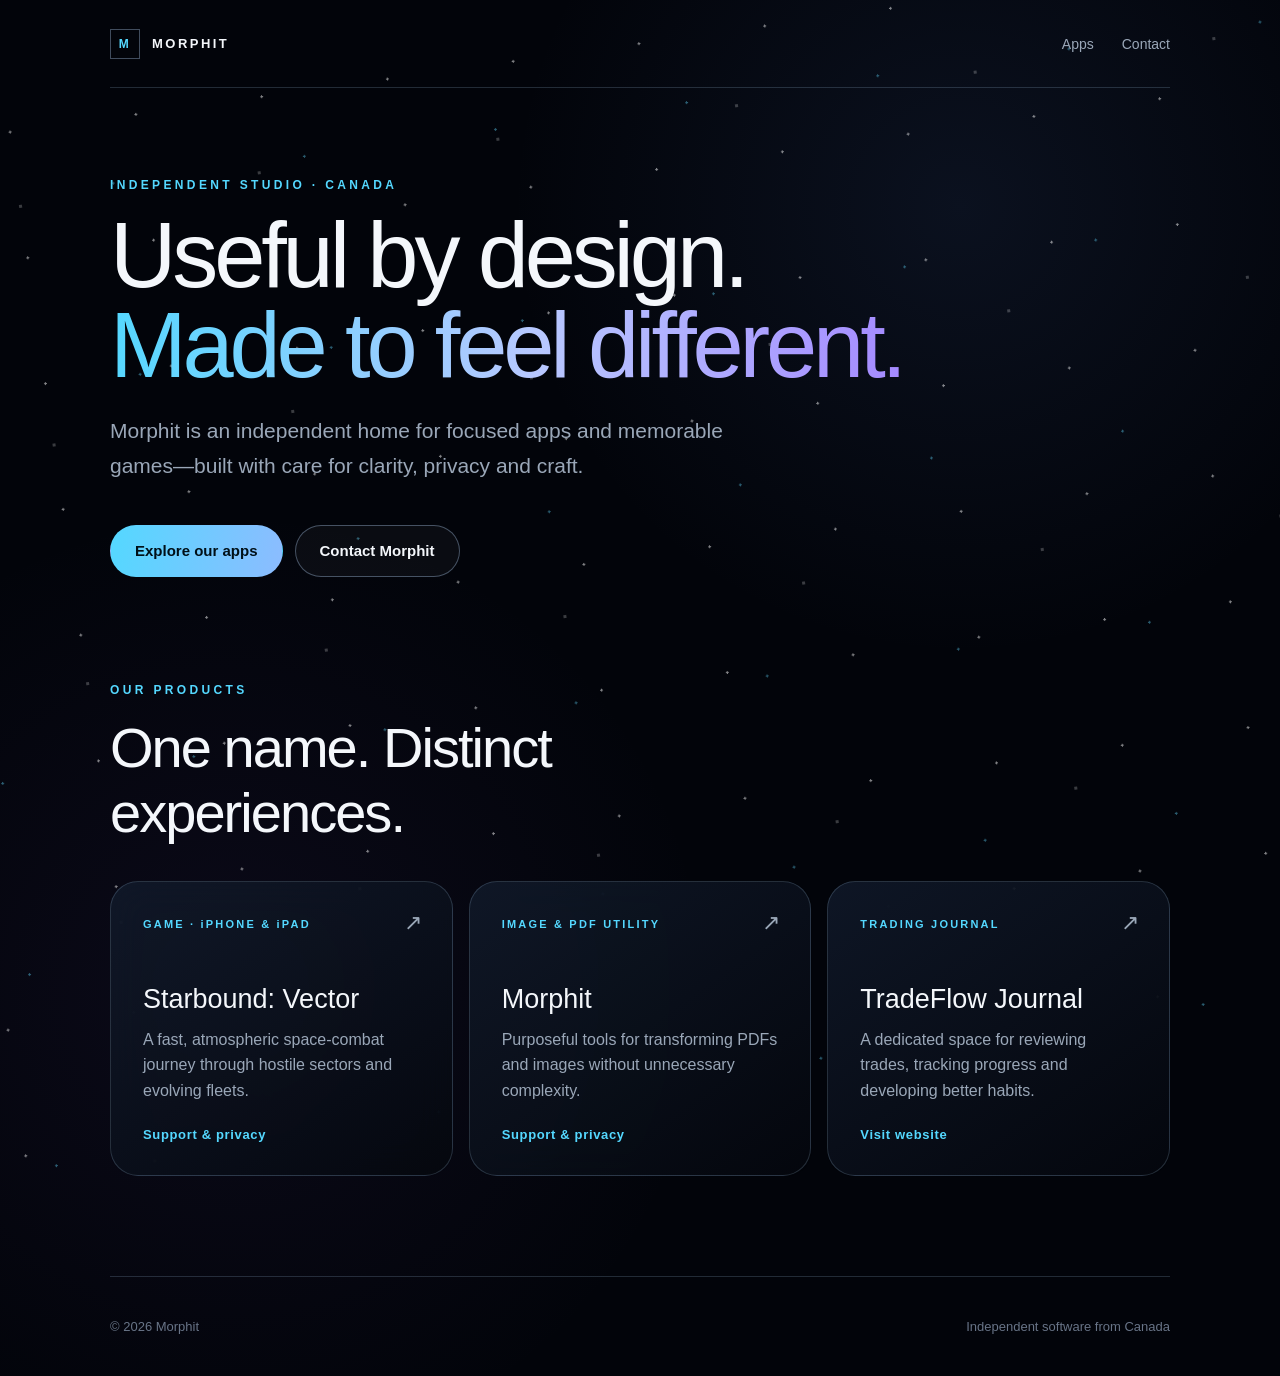
==== commit 1c68f1c8: "Add files via upload" ====
--- a/index.html
+++ b/index.html
@@ -44,12 +44,13 @@
           <span class="card-link">Support &amp; privacy</span>
           <span class="arrow" aria-hidden="true">↗</span>
         </a>
-        <article class="card">
-          <span class="card-number">UTILITY · COMING SOON</span>
+        <a class="card" href="support.html">
+          <span class="card-number">IMAGE &amp; PDF UTILITY</span>
           <h2>Morphit</h2>
           <p>Purposeful tools for transforming PDFs and images without unnecessary complexity.</p>
-          <span class="card-link muted-link">In development</span>
-        </article>
+          <span class="card-link">Support &amp; privacy</span>
+          <span class="arrow" aria-hidden="true">↗</span>
+        </a>
         <a class="card" href="https://tradeflowjournal.com">
           <span class="card-number">TRADING JOURNAL</span>
           <h2>TradeFlow Journal</h2>
